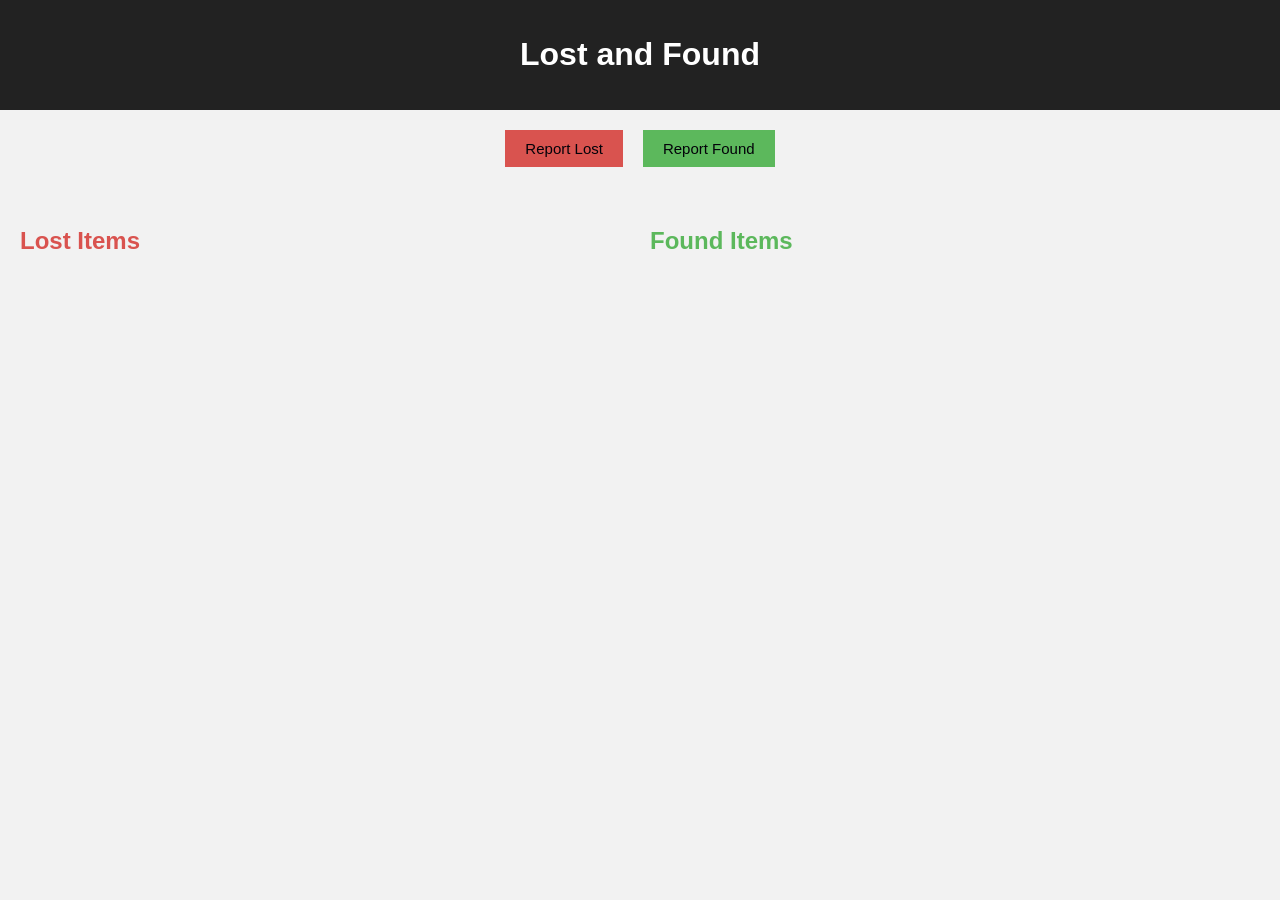
==== index.html @ 3e78cbfd "Move website files to root and remove subfolder" ====
<!DOCTYPE html>
<html lang="en">
<head>
  <meta charset="UTF-8">
  <title>Lost and Found</title>
  <link rel="stylesheet" href="style.css">
</head>
<body>

<header>
  <h1>Lost and Found</h1>
</header>

<div class="actions">
  <button id="lostBtn" class="lost">Report Lost</button>
  <button id="foundBtn" class="found">Report Found</button>
</div>

<form id="reportForm" class="hidden">
  <h2 id="formTitle"></h2>

  <input type="text" id="itemName" placeholder="Item name" required>
  <input type="text" id="itemLocation" placeholder="Location" required>
  <textarea id="itemDesc" placeholder="Description" required></textarea>
  <input type="text" id="itemContact" placeholder="Contact info" required>
  <input type="file" id="itemImage" accept="image/*" required>

  <button type="submit">Submit</button>
</form>

<div class="sections">
  <section>
    <h2 class="lost-title">Lost Items</h2>
    <div id="lostList"></div>
  </section>

  <section>
    <h2 class="found-title">Found Items</h2>
    <div id="foundList"></div>
  </section>
</div>

<script src="script.js"></script>
</body>
</html>
---- style.css ----
body {
  font-family: Arial, sans-serif;
  background: #f2f2f2;
  margin: 0;
}

header {
  background: #222;
  color: white;
  text-align: center;
  padding: 15px;
}

.actions {
  display: flex;
  justify-content: center;
  gap: 20px;
  margin: 20px;
}

button {
  padding: 10px 20px;
  border: none;
  cursor: pointer;
  color: rgb(3, 2, 9);
  font-size: 15px;
}

.lost {
  background: #d9534f;
}

.found {
  background: #5cb85c;
}

form {
  background: white;
  max-width: 400px;
  margin: 20px auto;
  padding: 15px;
}

form input,
form textarea {
  width: 100%;
  margin-bottom: 10px;
  padding: 8px;
}

.hidden {
  display: none;
}

.sections {
  display: flex;
  gap: 20px;
  padding: 20px;
}

section {
  flex: 1;
}

.lost-title {
  color: #d9534f;
}

.found-title {
  color: #5cb85c;
}

.card {
  background: white;
  padding: 10px;
  margin-bottom: 15px;
  box-shadow: 0 2px 6px rgba(0,0,0,0.1);
}

.card img {
  width: 120px;
  height: 150px;          /* passport-size */
  object-fit: cover;
  display: block;
  margin-bottom: 8px;
}

.card button {
  background: #444;
  margin-top: 8px;
}
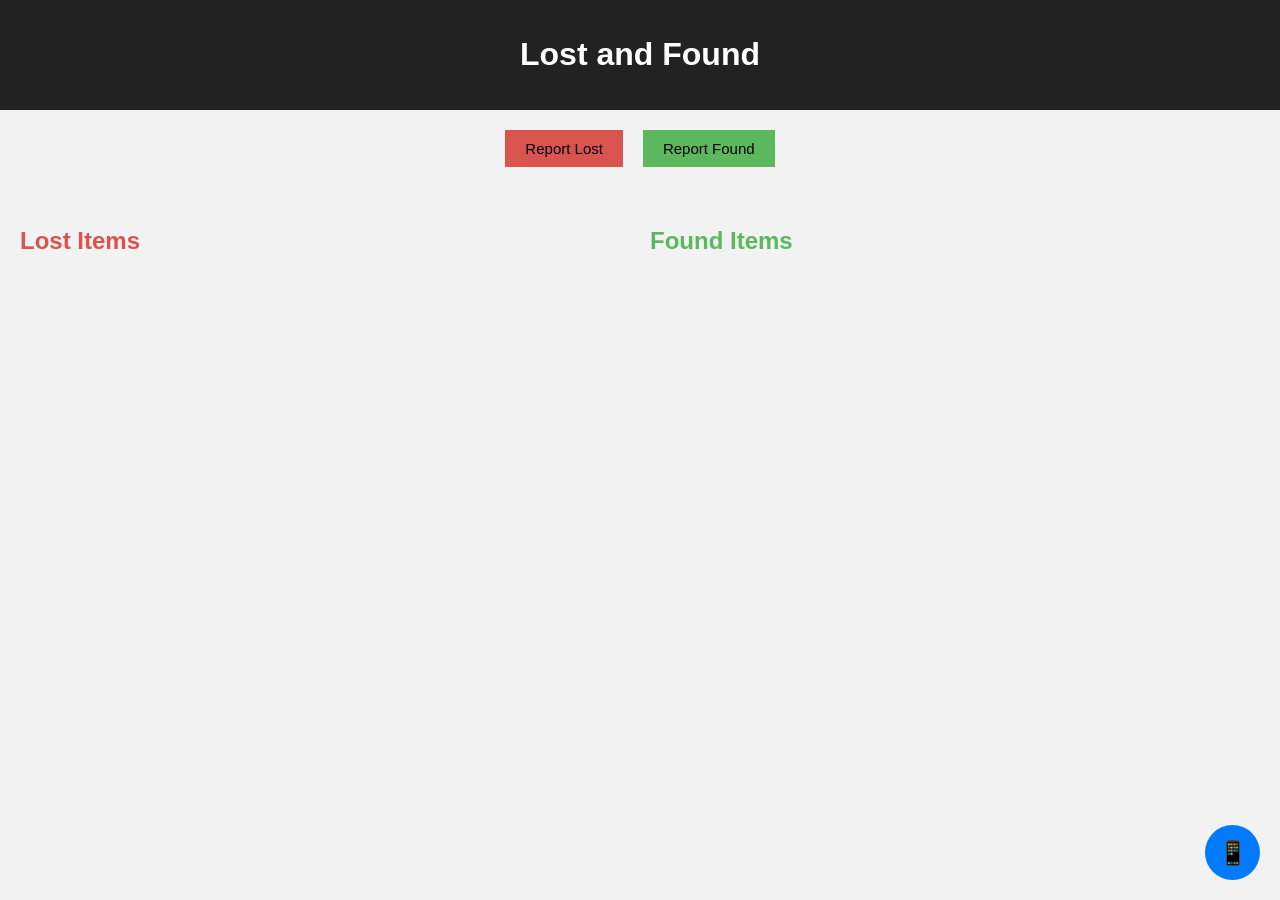
==== commit 8b828b35: "Fix QR image path for GitHub Pages" ====
--- a/index.html
+++ b/index.html
@@ -41,5 +41,19 @@
 </div>
 
 <script src="script.js"></script>
+
+<div id="qrBtn">📱</div>
+
+<div id="qrModal" class="hidden">
+  <div id="qrBox">
+    <span id="qrClose">✖</span>
+    <h3>Scan to Open Website</h3>
+    <img src="qr.png">
+    <p>Scan this QR to open the Lost & Found website</p>
+  </div>
+</div>
+
+ 
+
 </body>
 </html>
--- a/style.css
+++ b/style.css
@@ -89,3 +89,65 @@
   background: #444;
   margin-top: 8px;
 }
+
+/* REQUIRED: hidden class */
+.hidden {
+  display: none !important;
+}
+
+/* Floating QR button */
+#qrBtn {
+  position: fixed;
+  bottom: 20px;
+  right: 20px;
+  width: 55px;
+  height: 55px;
+  background: #007bff;
+  color: white;
+  font-size: 24px;
+  border-radius: 50%;
+  display: flex;
+  align-items: center;
+  justify-content: center;
+  cursor: pointer;
+  z-index: 9999;
+}
+
+/* QR modal background */
+#qrModal {
+  position: fixed;
+  top: 0;
+  left: 0;
+  width: 100%;
+  height: 100%;
+  background: rgba(0,0,0,0.7);
+  display: flex;
+  align-items: center;
+  justify-content: center;
+  z-index: 10000;
+}
+
+/* QR popup box */
+#qrBox {
+  background: white;
+  padding: 20px;
+  width: 280px;
+  text-align: center;
+  border-radius: 12px;
+  position: relative;
+}
+
+#qrBox img {
+  width: 200px;
+  height: 200px;
+  margin: 10px 0;
+}
+
+/* Close button */
+#qrClose {
+  position: absolute;
+  top: 8px;
+  right: 10px;
+  cursor: pointer;
+  font-size: 18px;
+}
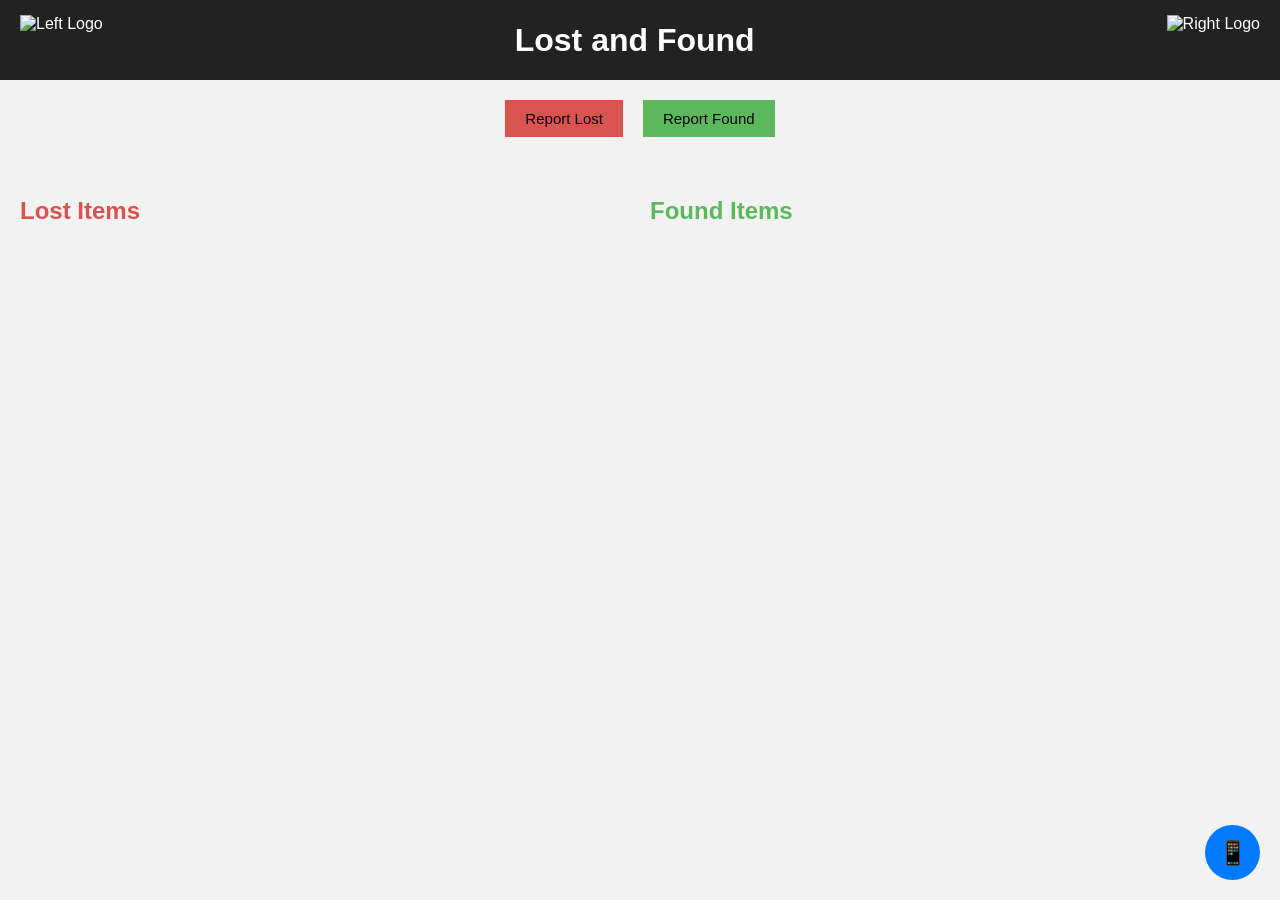
==== commit 514a269a: "Add left and right logos to header" ====
--- a/index.html
+++ b/index.html
@@ -7,8 +7,12 @@
 </head>
 <body>
 
-<header>
+<header class="site-header">
+  <img src="./logo-left.png" alt="Left Logo" class="logo left-logo">
+
   <h1>Lost and Found</h1>
+
+  <img src="./logo-right.png" alt="Right Logo" class="logo right-logo">
 </header>
 
 <div class="actions">
@@ -48,12 +52,10 @@
   <div id="qrBox">
     <span id="qrClose">✖</span>
     <h3>Scan to Open Website</h3>
-    <img src="qr.png">
+    <img src="./qr.png">
     <p>Scan this QR to open the Lost & Found website</p>
   </div>
 </div>
 
- 
-
 </body>
 </html>
--- a/style.css
+++ b/style.css
@@ -9,6 +9,34 @@
   color: white;
   text-align: center;
   padding: 15px;
+}
+
+.site-header {
+  background: #222;
+  color: white;
+  padding: 15px 20px;
+  display: flex;
+  align-items: center;
+  justify-content: space-between;
+}
+
+.site-header h1 {
+  margin: 0;
+  text-align: center;
+  flex: 1;
+}
+
+.logo {
+  height: 50px;        /* safe size */
+  width: auto;
+}
+
+.left-logo {
+  margin-right: 10px;
+}
+
+.right-logo {
+  margin-left: 10px;
 }
 
 .actions {
@@ -95,6 +123,7 @@
   display: none !important;
 }
 
+
 /* Floating QR button */
 #qrBtn {
   position: fixed;
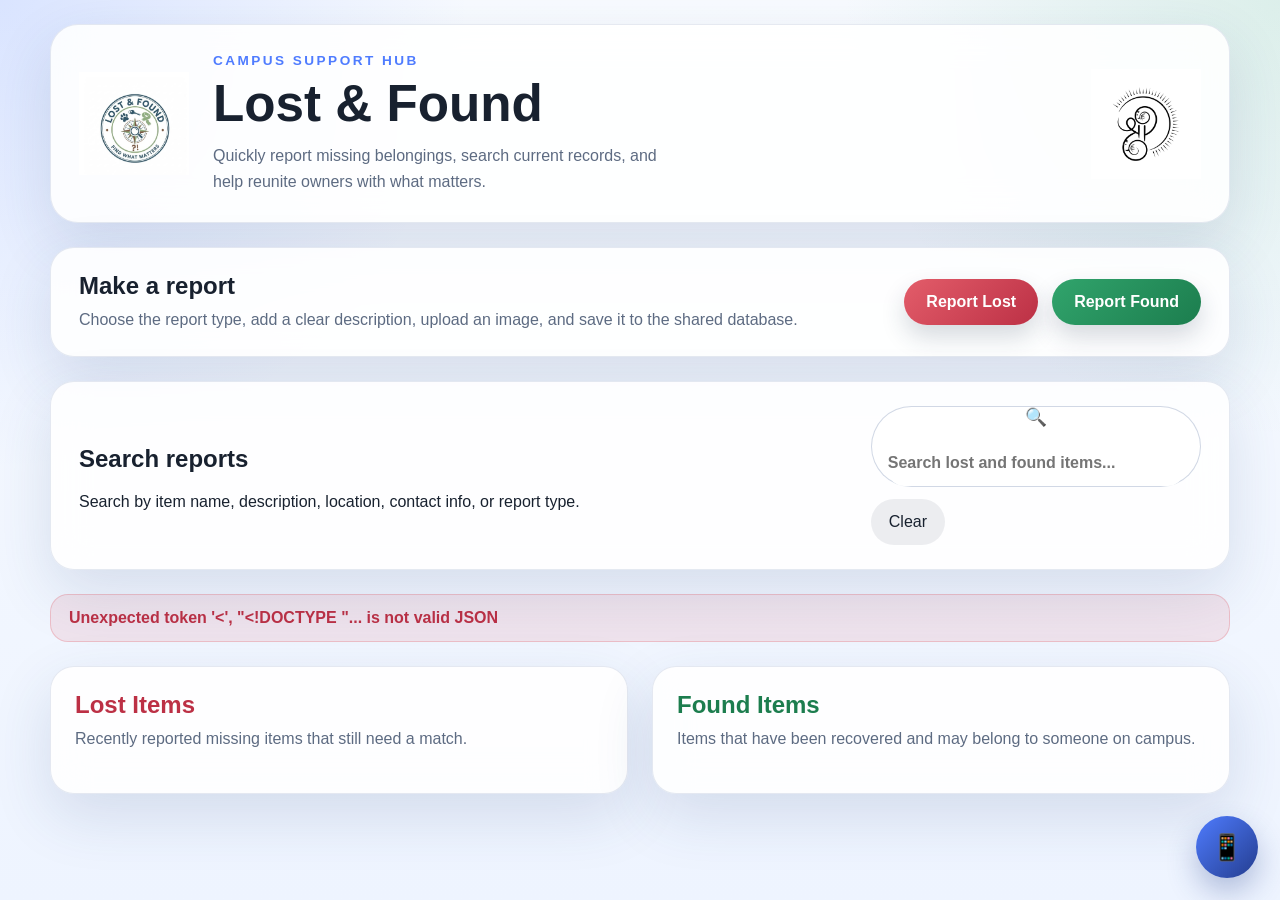
==== commit 175a549b: "Add all project files" ====
--- a/index.html
+++ b/index.html
@@ -2,60 +2,123 @@
 <html lang="en">
 <head>
   <meta charset="UTF-8">
+  <meta name="viewport" content="width=device-width, initial-scale=1.0">
   <title>Lost and Found</title>
   <link rel="stylesheet" href="style.css">
 </head>
 <body>
+  <div class="page-shell">
+    <header class="site-header">
+      <img src="./left.png" alt="Left Logo" class="logo left-logo">
 
-<header class="site-header">
-  <img src="./logo-left.png" alt="Left Logo" class="logo left-logo">
+      <div class="hero-copy">
+        <p class="eyebrow">Campus support hub</p>
+        <h1>Lost &amp; Found</h1>
+        <p class="hero-text">
+          Quickly report missing belongings, search current records, and help reunite owners with what matters.
+        </p>
+      </div>
 
-  <h1>Lost and Found</h1>
+      <img src="./right.png" alt="Right Logo" class="logo right-logo">
+    </header>
 
-  <img src="./logo-right.png" alt="Right Logo" class="logo right-logo">
-</header>
+    <main class="content">
+      <section class="toolbar-panel">
+        <div>
+          <h2>Make a report</h2>
+          <p>Choose the report type, add a clear description, upload an image, and save it to the shared database.</p>
+        </div>
 
-<div class="actions">
-  <button id="lostBtn" class="lost">Report Lost</button>
-  <button id="foundBtn" class="found">Report Found</button>
-</div>
+        <div class="actions">
+          <button id="lostBtn" class="lost">Report Lost</button>
+          <button id="foundBtn" class="found">Report Found</button>
+        </div>
+      </section>
 
-<form id="reportForm" class="hidden">
-  <h2 id="formTitle"></h2>
+      <section class="search-panel">
+        <div>
+          <h2>Search reports</h2>
+          <p>Search by item name, description, location, contact info, or report type.</p>
+        </div>
 
-  <input type="text" id="itemName" placeholder="Item name" required>
-  <input type="text" id="itemLocation" placeholder="Location" required>
-  <textarea id="itemDesc" placeholder="Description" required></textarea>
-  <input type="text" id="itemContact" placeholder="Contact info" required>
-  <input type="file" id="itemImage" accept="image/*" required>
+        <div class="search-controls">
+          <label class="search-input-wrap" for="searchInput">
+            <span class="search-icon">🔍</span>
+            <input type="search" id="searchInput" placeholder="Search lost and found items...">
+          </label>
+          <button id="clearSearchBtn" class="secondary-btn" type="button">Clear</button>
+        </div>
+      </section>
 
-  <button type="submit">Submit</button>
-</form>
+      <form id="reportForm" class="report-form hidden">
+        <div class="form-heading">
+          <h2 id="formTitle"></h2>
+          <p>Include as much detail as possible so other students can identify the item.</p>
+        </div>
 
-<div class="sections">
-  <section>
-    <h2 class="lost-title">Lost Items</h2>
-    <div id="lostList"></div>
-  </section>
+        <div class="form-grid">
+          <label>
+            <span>Item name</span>
+            <input type="text" id="itemName" placeholder="Laptop sleeve, ID card, keys..." required>
+          </label>
 
-  <section>
-    <h2 class="found-title">Found Items</h2>
-    <div id="foundList"></div>
-  </section>
-</div>
+          <label>
+            <span>Location</span>
+            <input type="text" id="itemLocation" placeholder="Library, Cafeteria, Parking lot..." required>
+          </label>
 
-<script src="script.js"></script>
+          <label class="full-width">
+            <span>Description</span>
+            <textarea id="itemDesc" placeholder="Color, brand, identifying marks, time last seen..." required></textarea>
+          </label>
 
-<div id="qrBtn">📱</div>
+          <label>
+            <span>Contact info</span>
+            <input type="text" id="itemContact" placeholder="Email or phone number" required>
+          </label>
 
-<div id="qrModal" class="hidden">
-  <div id="qrBox">
-    <span id="qrClose">✖</span>
-    <h3>Scan to Open Website</h3>
-    <img src="./qr.png">
-    <p>Scan this QR to open the Lost & Found website</p>
+          <label>
+            <span>Upload image</span>
+            <input type="file" id="itemImage" accept="image/*" required>
+          </label>
+        </div>
+
+        <button type="submit" class="submit-btn">Submit Report</button>
+      </form>
+
+      <p id="feedbackMessage" class="feedback-message hidden" aria-live="polite"></p>
+
+      <div class="sections">
+        <section class="list-panel lost-panel">
+          <div class="section-heading">
+            <h2 class="lost-title">Lost Items</h2>
+            <p>Recently reported missing items that still need a match.</p>
+          </div>
+          <div id="lostList" class="item-list"></div>
+        </section>
+
+        <section class="list-panel found-panel">
+          <div class="section-heading">
+            <h2 class="found-title">Found Items</h2>
+            <p>Items that have been recovered and may belong to someone on campus.</p>
+          </div>
+          <div id="foundList" class="item-list"></div>
+        </section>
+      </div>
+    </main>
   </div>
-</div>
 
+  <div id="qrBtn" aria-label="Open QR code">📱</div>
+
+  <div id="qrModal" class="hidden">
+    <div id="qrBox">
+      <span id="qrClose">✖</span>
+      <h3>Scan to Open Website</h3>
+      <img src="./qr.png" alt="QR code for the Lost and Found website">
+      <p>Scan this QR code to open the Lost &amp; Found website on your phone.</p>
+    </div>
+  </div>
+
+  <script src="script.js"></script>
 </body>
-</html>
+</html>
--- a/style.css
+++ b/style.css
@@ -1,182 +1,522 @@
+:root {
+  --bg: #eef4ff;
+  --surface: rgba(255, 255, 255, 0.88);
+  --surface-strong: #ffffff;
+  --text: #18212f;
+  --muted: #5d6b82;
+  --border: rgba(109, 132, 177, 0.18);
+  --shadow: 0 22px 60px rgba(46, 74, 117, 0.14);
+  --lost: #e35d6a;
+  --lost-dark: #bc3045;
+  --found: #31a46c;
+  --found-dark: #1c7d4e;
+  --accent: #4f7cff;
+}
+
+* {
+  box-sizing: border-box;
+}
+
 body {
+  margin: 0;
+  min-height: 100vh;
   font-family: Arial, sans-serif;
-  background: #f2f2f2;
+  color: var(--text);
+  background:
+    radial-gradient(circle at top left, rgba(79, 124, 255, 0.18), transparent 30%),
+    radial-gradient(circle at top right, rgba(49, 164, 108, 0.14), transparent 28%),
+    linear-gradient(180deg, #f8fbff 0%, var(--bg) 100%);
+}
+
+img {
+  max-width: 100%;
+}
+
+button,
+input,
+textarea {
+  font: inherit;
+}
+
+.page-shell {
+  width: min(1180px, calc(100% - 32px));
+  margin: 0 auto;
+  padding: 24px 0 48px;
+}
+
+.site-header,
+.toolbar-panel,
+.report-form,
+.list-panel,
+#qrBox {
+  background: var(--surface);
+  backdrop-filter: blur(18px);
+  border: 1px solid var(--border);
+  box-shadow: var(--shadow);
+}
+
+.site-header {
+  display: grid;
+  grid-template-columns: auto 1fr auto;
+  gap: 24px;
+  align-items: center;
+  padding: 28px;
+  border-radius: 28px;
+}
+
+.hero-copy h1 {
+  margin: 6px 0 10px;
+  font-size: clamp(2rem, 4vw, 3.4rem);
+}
+
+.eyebrow {
   margin: 0;
-}
-
-header {
-  background: #222;
-  color: white;
-  text-align: center;
-  padding: 15px;
-}
-
-.site-header {
-  background: #222;
-  color: white;
-  padding: 15px 20px;
-  display: flex;
-  align-items: center;
+  font-size: 0.85rem;
+  letter-spacing: 0.18em;
+  text-transform: uppercase;
+  color: var(--accent);
+  font-weight: 700;
+}
+
+.hero-text {
+  margin: 0;
+  max-width: 52ch;
+  color: var(--muted);
+  line-height: 1.6;
+}
+
+.logo {
+  width: min(110px, 18vw);
+  height: auto;
+  object-fit: contain;
+}
+
+.content {
+  display: grid;
+  gap: 24px;
+  margin-top: 24px;
+}
+
+.toolbar-panel {
+  display: flex;
   justify-content: space-between;
-}
-
-.site-header h1 {
+  align-items: center;
+  gap: 20px;
+  padding: 24px 28px;
+  border-radius: 24px;
+}
+
+.toolbar-panel h2,
+.section-heading h2,
+.form-heading h2 {
+  margin: 0 0 8px;
+}
+
+.toolbar-panel p,
+.section-heading p,
+.form-heading p,
+.empty-state,
+.card-meta {
   margin: 0;
-  text-align: center;
-  flex: 1;
-}
-
-.logo {
-  height: 50px;        /* safe size */
-  width: auto;
-}
-
-.left-logo {
-  margin-right: 10px;
-}
-
-.right-logo {
-  margin-left: 10px;
+  color: var(--muted);
+  line-height: 1.5;
 }
 
 .actions {
   display: flex;
+  flex-wrap: wrap;
+  gap: 14px;
+}
+
+button {
+  border: none;
+  border-radius: 999px;
+  cursor: pointer;
+  transition: transform 0.2s ease, box-shadow 0.2s ease, opacity 0.2s ease;
+}
+
+button:hover {
+  transform: translateY(-1px);
+}
+
+button:active {
+  transform: translateY(0);
+}
+
+.actions button,
+.submit-btn {
+  padding: 14px 22px;
+  color: #fff;
+  font-weight: 700;
+  box-shadow: 0 12px 24px rgba(35, 49, 79, 0.18);
+}
+
+.lost {
+  background: linear-gradient(135deg, var(--lost), var(--lost-dark));
+}
+
+.found {
+  background: linear-gradient(135deg, var(--found), var(--found-dark));
+}
+
+.report-form {
+  padding: 28px;
+  border-radius: 24px;
+}
+
+.search-panel {
+  display: flex;
+  justify-content: space-between;
+  align-items: center;
+  gap: 20px;
+  padding: 24px 28px;
+  border-radius: 24px;
+  background: var(--surface);
+  backdrop-filter: blur(18px);
+  border: 1px solid var(--border);
+  box-shadow: var(--shadow);
+}
+
+.search-controls {
+  display: flex;
+  align-items: center;
+  gap: 12px;
+  flex-wrap: wrap;
+}
+
+.search-input-wrap {
+  display: flex;
+  align-items: center;
+  gap: 12px;
+  min-width: min(420px, 100%);
+  padding: 0 16px;
+  border: 1px solid rgba(124, 144, 182, 0.35);
+  border-radius: 999px;
+  background: var(--surface-strong);
+}
+
+.search-input-wrap input {
+  border: none;
+  padding-left: 0;
+  padding-right: 0;
+}
+
+.search-input-wrap input:focus {
+  outline: none;
+}
+
+.search-icon {
+  font-size: 1.1rem;
+}
+
+.secondary-btn {
+  padding: 14px 18px;
+  color: var(--text);
+  background: rgba(36, 48, 65, 0.08);
+  box-shadow: none;
+}
+
+.feedback-message {
+  margin: 0;
+  padding: 14px 18px;
+  border-radius: 18px;
+  font-weight: 700;
+  background: rgba(49, 164, 108, 0.15);
+  color: var(--found-dark);
+  border: 1px solid rgba(49, 164, 108, 0.25);
+}
+
+.feedback-message.error {
+  background: rgba(227, 93, 106, 0.12);
+  color: var(--lost-dark);
+  border-color: rgba(227, 93, 106, 0.28);
+}
+
+.card-topline {
+  display: flex;
+  justify-content: space-between;
+  align-items: center;
+  gap: 12px;
+  margin-bottom: 10px;
+}
+
+.item-badge {
+  display: inline-flex;
+  align-items: center;
   justify-content: center;
-  gap: 20px;
-  margin: 20px;
-}
-
-button {
-  padding: 10px 20px;
-  border: none;
-  cursor: pointer;
-  color: rgb(3, 2, 9);
-  font-size: 15px;
-}
-
-.lost {
-  background: #d9534f;
-}
-
-.found {
-  background: #5cb85c;
-}
-
-form {
-  background: white;
-  max-width: 400px;
-  margin: 20px auto;
-  padding: 15px;
-}
-
-form input,
-form textarea {
+  min-width: 72px;
+  padding: 6px 12px;
+  border-radius: 999px;
+  color: #fff;
+  font-size: 0.78rem;
+  font-weight: 700;
+  text-transform: uppercase;
+  letter-spacing: 0.08em;
+}
+
+.item-badge.lost {
+  background: linear-gradient(135deg, var(--lost), var(--lost-dark));
+}
+
+.item-badge.found {
+  background: linear-gradient(135deg, var(--found), var(--found-dark));
+}
+
+.form-grid {
+  display: grid;
+  grid-template-columns: repeat(2, minmax(0, 1fr));
+  gap: 18px;
+  margin-top: 20px;
+}
+
+label {
+  display: flex;
+  flex-direction: column;
+  gap: 8px;
+  font-weight: 700;
+}
+
+label span {
+  font-size: 0.95rem;
+}
+
+input,
+textarea {
   width: 100%;
-  margin-bottom: 10px;
-  padding: 8px;
-}
-
-.hidden {
-  display: none;
+  padding: 14px 16px;
+  border: 1px solid rgba(124, 144, 182, 0.35);
+  border-radius: 16px;
+  background: var(--surface-strong);
+  color: var(--text);
+}
+
+input:focus,
+textarea:focus {
+  outline: 3px solid rgba(79, 124, 255, 0.15);
+  border-color: var(--accent);
+}
+
+textarea {
+  min-height: 130px;
+  resize: vertical;
+}
+
+.full-width {
+  grid-column: 1 / -1;
+}
+
+.submit-btn {
+  margin-top: 22px;
+  background: linear-gradient(135deg, #4f7cff, #6d55f9);
 }
 
 .sections {
-  display: flex;
-  gap: 20px;
-  padding: 20px;
-}
-
-section {
-  flex: 1;
+  display: grid;
+  grid-template-columns: repeat(2, minmax(0, 1fr));
+  gap: 24px;
+}
+
+.list-panel {
+  padding: 24px;
+  border-radius: 24px;
+}
+
+.section-heading {
+  margin-bottom: 18px;
 }
 
 .lost-title {
-  color: #d9534f;
+  color: var(--lost-dark);
 }
 
 .found-title {
-  color: #5cb85c;
+  color: var(--found-dark);
+}
+
+.item-list {
+  display: grid;
+  gap: 16px;
 }
 
 .card {
-  background: white;
-  padding: 10px;
-  margin-bottom: 15px;
-  box-shadow: 0 2px 6px rgba(0,0,0,0.1);
+  display: grid;
+  grid-template-columns: 120px 1fr;
+  gap: 16px;
+  align-items: start;
+  padding: 16px;
+  border-radius: 20px;
+  background: var(--surface-strong);
+  border: 1px solid rgba(124, 144, 182, 0.2);
+  box-shadow: 0 12px 24px rgba(72, 94, 129, 0.08);
 }
 
 .card img {
   width: 120px;
-  height: 150px;          /* passport-size */
+  height: 120px;
+  border-radius: 16px;
   object-fit: cover;
-  display: block;
-  margin-bottom: 8px;
+}
+
+.card-content h3 {
+  margin: 0 0 8px;
+}
+
+.card-content p {
+  margin: 0 0 8px;
+  line-height: 1.5;
+}
+
+.card-meta {
+  font-size: 0.9rem;
 }
 
 .card button {
-  background: #444;
-  margin-top: 8px;
-}
-
-/* REQUIRED: hidden class */
+  justify-self: start;
+  padding: 10px 16px;
+  color: #fff;
+  background: #243041;
+}
+
+.empty-state {
+  padding: 24px;
+  text-align: center;
+  border: 1px dashed rgba(124, 144, 182, 0.4);
+  border-radius: 18px;
+  background: rgba(255, 255, 255, 0.6);
+}
+
 .hidden {
   display: none !important;
 }
 
-
-/* Floating QR button */
 #qrBtn {
   position: fixed;
-  bottom: 20px;
-  right: 20px;
-  width: 55px;
-  height: 55px;
-  background: #007bff;
-  color: white;
-  font-size: 24px;
+  right: 22px;
+  bottom: 22px;
+  width: 62px;
+  height: 62px;
   border-radius: 50%;
-  display: flex;
-  align-items: center;
-  justify-content: center;
+  display: grid;
+  place-items: center;
+  background: linear-gradient(135deg, #4f7cff, #243d8f);
+  color: #fff;
+  font-size: 1.6rem;
+  box-shadow: 0 14px 30px rgba(40, 67, 142, 0.32);
   cursor: pointer;
   z-index: 9999;
 }
 
-/* QR modal background */
 #qrModal {
   position: fixed;
-  top: 0;
-  left: 0;
-  width: 100%;
-  height: 100%;
-  background: rgba(0,0,0,0.7);
+  inset: 0;
   display: flex;
   align-items: center;
   justify-content: center;
+  background: rgba(17, 26, 43, 0.62);
+  padding: 20px;
   z-index: 10000;
 }
 
-/* QR popup box */
 #qrBox {
-  background: white;
-  padding: 20px;
-  width: 280px;
+  position: relative;
+  width: min(320px, 100%);
+  padding: 26px;
+  border-radius: 24px;
   text-align: center;
-  border-radius: 12px;
-  position: relative;
+}
+
+#qrBox h3 {
+  margin-top: 0;
+}
+
+#qrBox p {
+  color: var(--muted);
 }
 
 #qrBox img {
-  width: 200px;
-  height: 200px;
-  margin: 10px 0;
-}
-
-/* Close button */
+  width: 220px;
+  height: 220px;
+  margin: 10px auto;
+  border-radius: 18px;
+}
+
 #qrClose {
   position: absolute;
-  top: 8px;
-  right: 10px;
+  top: 10px;
+  right: 14px;
+  font-size: 1.1rem;
   cursor: pointer;
-  font-size: 18px;
-}
+}
+
+@media (max-width: 900px) {
+  .site-header,
+  .toolbar-panel,
+  .search-panel,
+  .sections,
+  .card {
+    grid-template-columns: 1fr;
+  }
+
+  .site-header,
+  .toolbar-panel,
+  .search-panel {
+    text-align: center;
+  }
+
+  .toolbar-panel,
+  .search-panel {
+    align-items: stretch;
+  }
+
+  .actions,
+  .search-controls {
+    justify-content: center;
+  }
+
+  .search-input-wrap {
+    min-width: 100%;
+  }
+
+  .sections {
+    display: grid;
+  }
+
+  .form-grid {
+    grid-template-columns: 1fr;
+  }
+
+  .logo {
+    margin: 0 auto;
+  }
+}
+
+@media (max-width: 600px) {
+  .page-shell {
+    width: min(100% - 20px, 100%);
+    padding-top: 16px;
+  }
+
+  .site-header,
+  .toolbar-panel,
+  .search-panel,
+  .report-form,
+  .list-panel {
+    padding: 20px;
+    border-radius: 20px;
+  }
+
+  .actions button,
+  .submit-btn,
+  .secondary-btn {
+    width: 100%;
+  }
+
+  .card {
+    padding: 14px;
+  }
+
+  .card img {
+    width: 100%;
+    height: 200px;
+  }
+}
